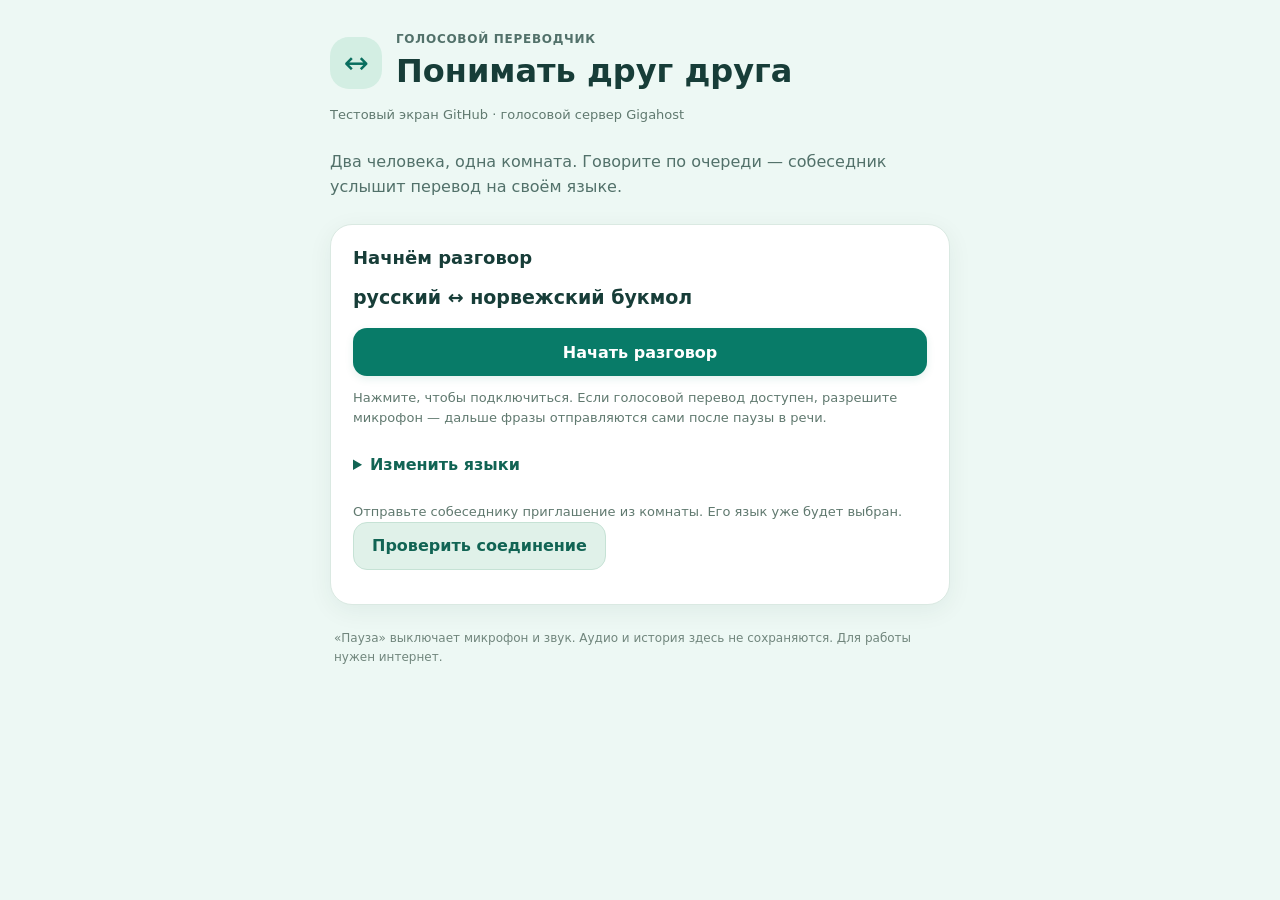
==== translate-test/index.html @ 64f613f4 "Add isolated translator test frontend connected to Gigahost" ====
<!doctype html>
<html lang="ru">
<head>
  <meta charset="utf-8">
  <meta name="viewport" content="width=device-width,initial-scale=1,viewport-fit=cover">
  <meta name="theme-color" content="#edf8f4">
  <meta name="apple-mobile-web-app-capable" content="yes">
  <meta name="apple-mobile-web-app-status-bar-style" content="default">
  <title>Комната перевода</title>
  <link rel="stylesheet" href="./room.css">
  <script src="./room.js" type="module"></script>
</head>
<body>
<main>
  <header><span class="mark" aria-hidden="true">↔</span><div><p class="eyebrow">Голосовой переводчик</p><h1>Понимать друг друга</h1></div></header>
  <p class="hint">Тестовый экран GitHub · голосовой сервер Gigahost</p>
  <p class="intro">Два человека, одна комната. Говорите по очереди — собеседник услышит перевод на своём языке.</p>
  <section id="setup" class="card" aria-labelledby="setupTitle">
    <h2 id="setupTitle">Начнём разговор</h2>
    <p id="presetSummary" class="presetSummary"></p>
    <button id="connect" class="primary" disabled>Начать разговор</button>
    <p class="hint">Нажмите, чтобы подключиться. Если голосовой перевод доступен, разрешите микрофон — дальше фразы отправляются сами после паузы в речи.</p>
    <details id="languageSettings"><summary>Изменить языки</summary>
    <label for="languageSearch">Найти язык</label>
    <input id="languageSearch" type="search" placeholder="Русский, English, العربية…" autocomplete="off" spellcheck="false" aria-describedby="languageSearchStatus">
    <p id="languageSearchStatus" class="hint searchStatus" role="status" aria-live="polite">Загружаем каталог языков…</p>
    <label for="language">Мой язык</label>
    <select id="language" aria-describedby="languageHint" disabled><option value="">Загружаем языки…</option></select>
    <p id="languageHint" class="hint languageHint"></p>
    <label for="peerLanguage">Язык собеседника</label><select id="peerLanguage"></select>
    </details>
    <noscript><p class="hint">Для выбора языков и подключения включите JavaScript.</p></noscript>
    <p id="setupHint" class="hint">Отправьте собеседнику приглашение из комнаты. Его язык уже будет выбран.</p>
    <button id="checkConnection" class="secondary" type="button">Проверить соединение</button>
    <p id="connectionResult" class="hint" role="status" aria-live="polite"></p>
  </section>
  <section id="conversation" hidden>
    <div class="card invite">
      <div class="sectionHeading"><h2>Ваша комната</h2><button id="leave" class="textButton">Выйти</button></div>
      <p id="languages" class="hint"></p>
      <label for="inviteLink">Ссылка для собеседника</label>
      <div class="linkRow"><input id="inviteLink" type="text" readonly autocomplete="off" aria-label="Ссылка для собеседника"><button id="copy" class="secondary">Копировать</button></div>
      <p class="hint">Ссылка даёт доступ к разговору. Передавайте её только собеседнику. Когда оба выйдут, комната удаляется.</p>
    </div>
    <div class="statusBox" role="status" aria-live="polite"><span id="statusDot" class="dot"></span><span id="status">Подключение…</span></div>
    <p id="help" class="hint help"></p>
    <section class="card transcript" aria-labelledby="sourceTitle"><p id="sourceTitle" class="eyebrow">Оригинал</p><p id="sourceText" class="speechText placeholder" dir="auto">Здесь появится произнесённая фраза</p></section>
    <section class="card transcript translated" aria-labelledby="translationTitle"><p id="translationTitle" class="eyebrow">Перевод</p><p id="translatedText" class="speechText placeholder" dir="auto">Здесь появится перевод</p><button id="repeat" class="secondary" hidden>Прослушать перевод</button></section>
    <div class="controls"><button id="record" class="primary" disabled>Продолжить разговор</button><button id="pause" class="secondary" disabled>Пауза</button><p id="timer" class="hint">Одна фраза — до 20 секунд</p></div>
  </section>
  <p id="error" class="error" role="alert" hidden></p>
  <footer>«Пауза» выключает микрофон и звук. Аудио и история здесь не сохраняются. Для работы нужен интернет.</footer>
</main>
</body>
</html>
---- translate-test/room.css ----
:root{font-family:system-ui,-apple-system,"Segoe UI",sans-serif;color:#173d38;background:#edf8f4;font-synthesis:none;color-scheme:light}*{box-sizing:border-box}body{margin:0}main{max-width:660px;margin:0 auto;padding:32px 20px max(24px,env(safe-area-inset-bottom))}header{display:flex;gap:14px;align-items:center}.mark{display:grid;place-items:center;flex-shrink:0;width:52px;height:52px;background:#d3eee3;color:#096e5f;border-radius:19px;font-size:30px}h1{font-size:clamp(23px,5.5vw,32px);line-height:1.2;margin:3px 0}h2{font-size:18px;margin:0 0 18px}.eyebrow{font-size:12px;letter-spacing:.06em;text-transform:uppercase;font-weight:650;color:#52716a;margin:0 0 6px}.intro{line-height:1.6;color:#52716a;margin:24px 0}.card{background:#fff;border:1px solid #dae9e2;border-radius:22px;padding:22px;margin:16px 0;box-shadow:0 6px 24px #153e3410}label{display:block;font-size:14px;font-weight:600;margin:0 0 8px}select,input{font:inherit;width:100%;min-width:0;background:#f5faf7;border:1px solid #bdd6cc;color:#173d38;border-radius:12px;padding:13px}select{margin-bottom:18px}button{font:inherit;font-weight:650;min-height:48px;border:0;border-radius:14px;padding:12px 18px;cursor:pointer;touch-action:manipulation}button:disabled{opacity:.45;cursor:default}.primary{color:white;background:#087b68;box-shadow:0 3px 9px #087b681c}.secondary{color:#116454;background:#e0f1e9;border:1px solid #c6e2d5}.textButton{color:#52716a;background:transparent;padding:7px 10px;min-height:40px}button:focus-visible,select:focus-visible,input:focus-visible{outline:3px solid #46bda6;outline-offset:3px}#connect{width:100%}.hint{font-size:13px;line-height:1.5;color:#60796f;margin:12px 0 0}.sectionHeading{display:flex;align-items:center;justify-content:space-between;gap:8px;margin-bottom:6px}.sectionHeading h2{margin:0}.invite label{margin-top:18px}.linkRow{display:flex;gap:8px}.linkRow input{font-size:13px}.linkRow button{flex-shrink:0;padding:10px 12px}.statusBox{display:flex;align-items:center;gap:10px;padding:10px 4px;font-size:15px;font-weight:600}.dot{width:10px;height:10px;flex-shrink:0;border-radius:50%;background:#a2b8b0}.dot.active{background:#087b68;box-shadow:0 0 0 5px #087b6814}.dot.recording{background:#bd4b39;box-shadow:0 0 0 5px #bd4b3914}.help{margin:0 4px 20px}.transcript{min-height:116px}.translated{background:#e1f2e9;border-color:#cbe7d9}.speechText{font-size:20px;line-height:1.5;overflow-wrap:anywhere;white-space:pre-wrap;max-height:240px;overflow:auto;margin:10px 0 0}.placeholder{font-size:16px;color:#6b837a}#repeat{margin-top:16px}.controls{position:sticky;bottom:0;background:linear-gradient(#edf8f400,#edf8f4 14px);padding:22px 0 12px;display:grid;grid-template-columns:1fr auto;gap:10px}.controls .hint{grid-column:1/-1;text-align:center;margin:0}.error{background:#fff0eb;border:1px solid #efd0c5;color:#853d2d;padding:15px;border-radius:14px;line-height:1.5;overflow-wrap:anywhere}footer{font-size:12px;line-height:1.6;color:#71867d;margin:24px 4px 0}[hidden]{display:none!important}@media(max-width:400px){main{padding:22px 14px}.card{padding:18px}.linkRow{flex-wrap:wrap}.linkRow button{width:100%}.controls{grid-template-columns:1fr}.controls .hint{grid-column:1}.controls button{width:100%}}
.searchStatus{margin:8px 0 18px;min-height:20px}.languageHint{margin:-6px 0 18px}#languageSearch{font-size:16px}#language{font-size:16px}select:disabled,input:disabled{opacity:.6}.speechText[dir=auto]{text-align:start;unicode-bidi:plaintext}

.presetSummary{font-size:19px;font-weight:650;margin:0 0 20px}details{margin:20px 0}summary{cursor:pointer;color:#116454;padding:8px 0;font-weight:600}details[open] summary{margin-bottom:16px}.controls:has(#record[hidden]){grid-template-columns:1fr}
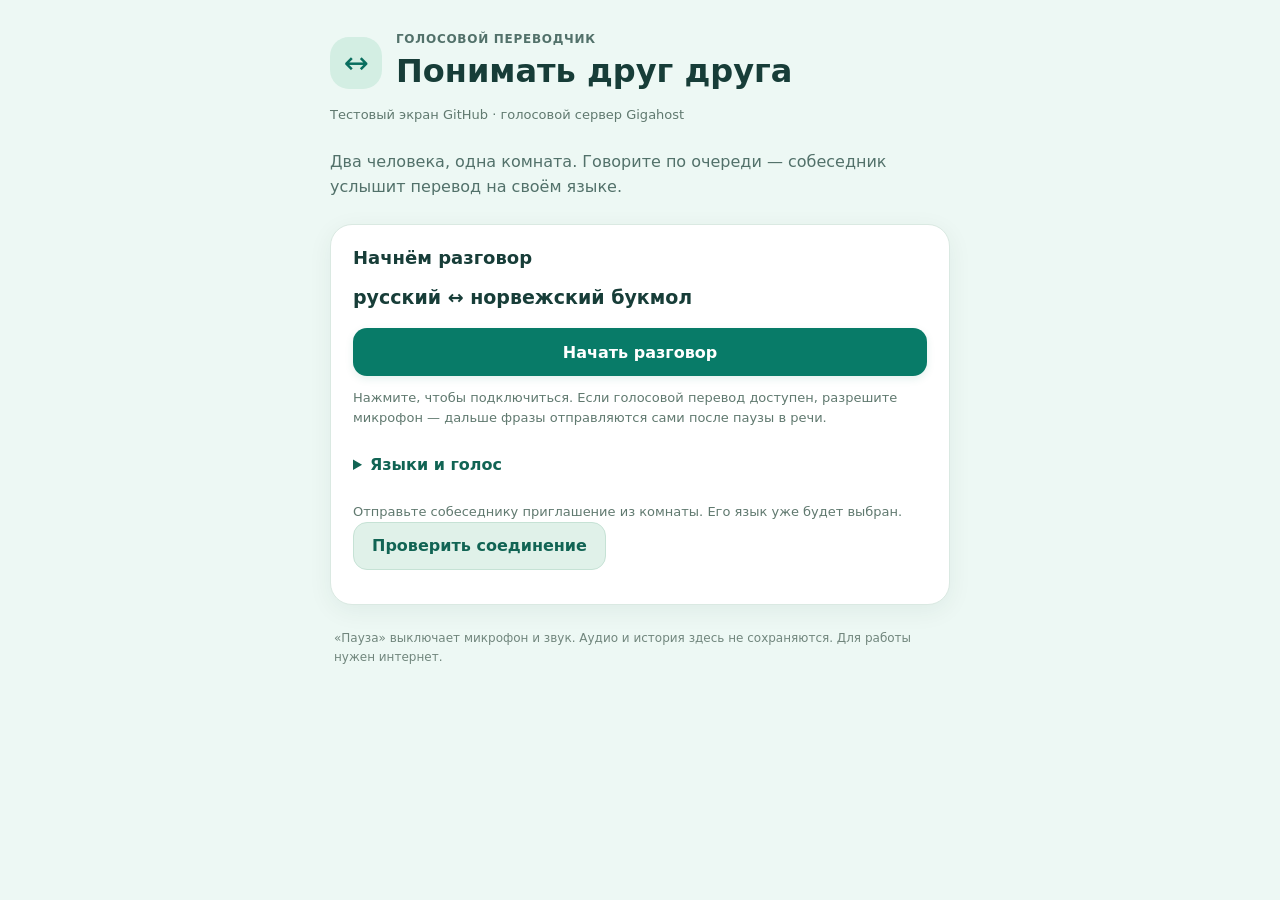
==== commit 5ba4877f: "Add adaptive voice selection to isolated translator frontend" ====
--- a/translate-test/index.html
+++ b/translate-test/index.html
@@ -7,8 +7,8 @@
   <meta name="apple-mobile-web-app-capable" content="yes">
   <meta name="apple-mobile-web-app-status-bar-style" content="default">
   <title>Комната перевода</title>
-  <link rel="stylesheet" href="./room.css">
-  <script src="./room.js" type="module"></script>
+  <link rel="stylesheet" href="./room.css?v=df87dd6ec862">
+  <script src="./room.js?v=ae7137bbe3a2" type="module"></script>
 </head>
 <body>
 <main>
@@ -20,14 +20,17 @@
     <p id="presetSummary" class="presetSummary"></p>
     <button id="connect" class="primary" disabled>Начать разговор</button>
     <p class="hint">Нажмите, чтобы подключиться. Если голосовой перевод доступен, разрешите микрофон — дальше фразы отправляются сами после паузы в речи.</p>
-    <details id="languageSettings"><summary>Изменить языки</summary>
+    <details id="languageSettings"><summary>Языки и голос</summary>
     <label for="languageSearch">Найти язык</label>
     <input id="languageSearch" type="search" placeholder="Русский, English, العربية…" autocomplete="off" spellcheck="false" aria-describedby="languageSearchStatus">
     <p id="languageSearchStatus" class="hint searchStatus" role="status" aria-live="polite">Загружаем каталог языков…</p>
-    <label for="language">Мой язык</label>
+    <label for="language">Язык, на котором хочу слушать</label>
     <select id="language" aria-describedby="languageHint" disabled><option value="">Загружаем языки…</option></select>
     <p id="languageHint" class="hint languageHint"></p>
     <label for="peerLanguage">Язык собеседника</label><select id="peerLanguage"></select>
+    <label for="voiceProfile">Голос перевода моих реплик</label>
+    <select id="voiceProfile" aria-describedby="voiceProfileHint"><option value="auto">Авто по тембру</option><option value="soft">Мягкий голос</option><option value="low">Низкий голос</option></select>
+    <p id="voiceProfileHint" class="hint languageHint">Подбираем похожую подачу, не копируем голос человека. Выбор можно поправить.</p>
     </details>
     <noscript><p class="hint">Для выбора языков и подключения включите JavaScript.</p></noscript>
     <p id="setupHint" class="hint">Отправьте собеседнику приглашение из комнаты. Его язык уже будет выбран.</p>
@@ -39,10 +42,12 @@
       <div class="sectionHeading"><h2>Ваша комната</h2><button id="leave" class="textButton">Выйти</button></div>
       <p id="languages" class="hint"></p>
       <label for="inviteLink">Ссылка для собеседника</label>
-      <div class="linkRow"><input id="inviteLink" type="text" readonly autocomplete="off" aria-label="Ссылка для собеседника"><button id="copy" class="secondary">Копировать</button></div>
+      <div class="linkRow"><input id="inviteLink" type="text" readonly autocomplete="off" aria-label="Ссылка для собеседника"><button id="copy" class="secondary">Пригласить</button></div>
+      <p id="inviteStatus" class="hint" role="status" aria-live="polite"></p>
       <p class="hint">Ссылка даёт доступ к разговору. Передавайте её только собеседнику. Когда оба выйдут, комната удаляется.</p>
     </div>
     <div class="statusBox" role="status" aria-live="polite"><span id="statusDot" class="dot"></span><span id="status">Подключение…</span></div>
+    <p id="voiceBadge" class="hint voiceBadge" hidden></p>
     <p id="help" class="hint help"></p>
     <section class="card transcript" aria-labelledby="sourceTitle"><p id="sourceTitle" class="eyebrow">Оригинал</p><p id="sourceText" class="speechText placeholder" dir="auto">Здесь появится произнесённая фраза</p></section>
     <section class="card transcript translated" aria-labelledby="translationTitle"><p id="translationTitle" class="eyebrow">Перевод</p><p id="translatedText" class="speechText placeholder" dir="auto">Здесь появится перевод</p><button id="repeat" class="secondary" hidden>Прослушать перевод</button></section>
--- a/translate-test/room.css
+++ b/translate-test/room.css
@@ -2,4 +2,6 @@
 .searchStatus{margin:8px 0 18px;min-height:20px}.languageHint{margin:-6px 0 18px}#languageSearch{font-size:16px}#language{font-size:16px}select:disabled,input:disabled{opacity:.6}.speechText[dir=auto]{text-align:start;unicode-bidi:plaintext}
 
 .presetSummary{font-size:19px;font-weight:650;margin:0 0 20px}details{margin:20px 0}summary{cursor:pointer;color:#116454;padding:8px 0;font-weight:600}details[open] summary{margin-bottom:16px}.controls:has(#record[hidden]){grid-template-columns:1fr}
+.demo main{max-width:none;padding:14px 16px 18px}.demo header{gap:10px}.demo header .mark{width:36px;height:36px;border-radius:12px;font-size:23px}.demo h1{font-size:21px}.demo header .eyebrow{font-size:10px}.demo .intro,.demo .invite,.demo footer{display:none}.demo .card{margin:10px 0;padding:14px;border-radius:16px;box-shadow:none}.demo #setup .presetSummary{font-size:17px;margin:0 0 12px}.demo #setup>h2{margin-bottom:10px}.demo #setup>.hint{font-size:12px}.demo #setup details{margin:12px 0}.demo .statusBox{font-size:14px;padding:12px 2px 7px}.demo .help{font-size:12px;margin:0 2px 10px;line-height:1.4}.demo .transcript{min-height:98px}.demo .speechText{font-size:18px;line-height:1.4;margin-top:7px;max-height:148px}.demo .placeholder{font-size:15px}.demo #repeat{margin-top:12px;width:100%}.demo .controls{position:static;padding:10px 0 0;background:none;grid-template-columns:1fr auto}.demo .controls:has(#record[hidden]){grid-template-columns:1fr}.demo .controls .hint{font-size:11px}.demo .error{font-size:12px;line-height:1.4;padding:11px;margin:10px 0 0}.demo #setup #checkConnection{margin-top:10px}
+.voiceBadge{margin:0 4px 8px;font-size:12px;font-weight:600;color:#116454}.demo .voiceBadge{margin:0 2px 7px}
 
